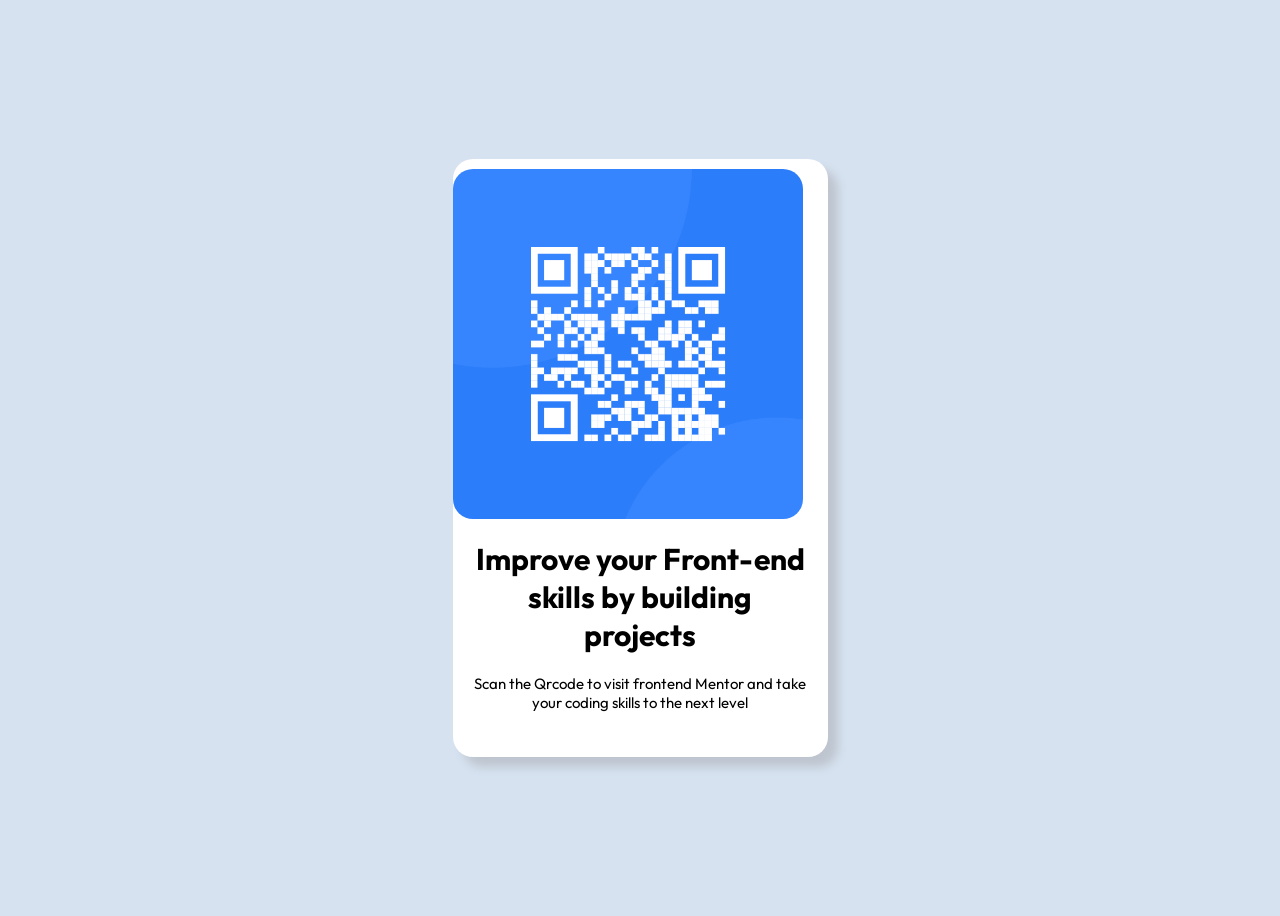
==== index.html @ da50166a "file name change" ====
<!DOCTYPE html>
<html lang="en">
<head>
    <meta charset="UTF-8">
    <meta name="viewport" content="width=device-width, initial-scale=1.0">
    <title>Document</title>
    <link rel="preconnect" href="https://fonts.googleapis.com">
<link rel="preconnect" href="https://fonts.gstatic.com" crossorigin>
<link href="https://fonts.googleapis.com/css2?family=Outfit:wght@100..900&display=swap" rel="stylesheet">
</head>
<style>
    body{
        background-color:  hsl(212, 45%, 89%);
        font-family: "open Sans",Arial, Helvetica, sans-serif;
    }

    .container{
        height: 100vh;
        display: flex;
        justify-content: center;
        align-items: center;
    }
   
    .qrcode{
        background-color: hsl(0, 0%, 100%);
        border-radius: 20px;
        box-shadow: 10px 10px 10px hsl(216, 15%, 78%); 
        width:375px;
    }
    .Qrpic{
        width: 350px;
        border-radius: 20px;
        margin-top: 10px;
        display: flex;
        justify-self: center;
    }
    .tex{
        margin: 20px;
        padding-bottom: 10px;
        font-size: 15px;
        font-family: Outfit,Arial, Helvetica, sans-serif;
        text-align: center;
    }

</style>
<body>
    <div class="container">
        <div class="qrcode">
            <img class="Qrpic" src="/images/image-qr-code.png">
            <div class="tex">
                <h1>Improve your Front-end skills by building projects</h1>
                <p>Scan the Qrcode to visit frontend Mentor and take your coding
                skills to the next level
                </p>
            </div>
        </div>
    </div>  
</body>
</html>
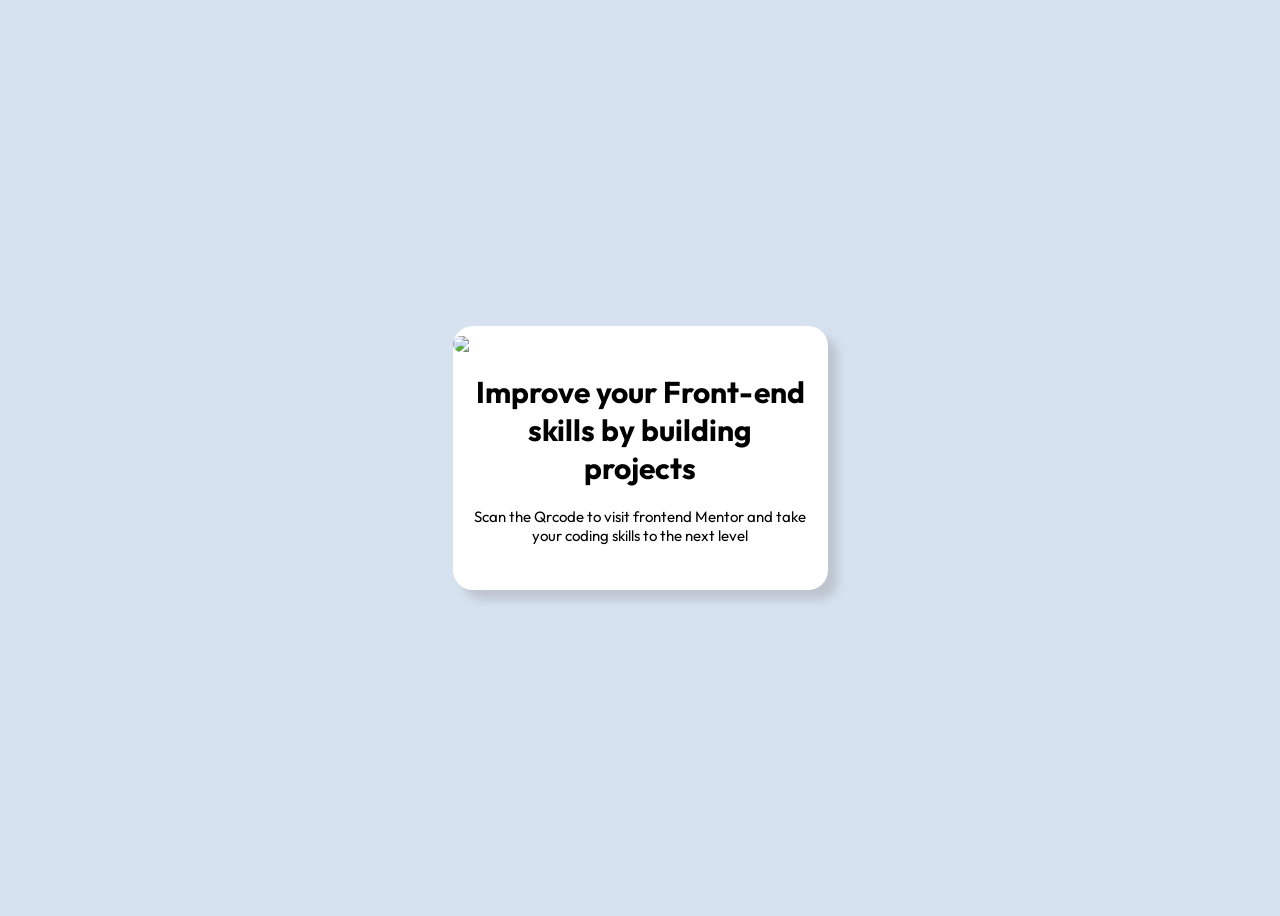
==== commit dafe1f1b: "image file" ====
--- a/index.html
+++ b/index.html
@@ -46,7 +46,7 @@
 <body>
     <div class="container">
         <div class="qrcode">
-            <img class="Qrpic" src="/images/image-qr-code.png">
+            <img class="Qrpic" src="/Qrcode/image-qr-code.png">
             <div class="tex">
                 <h1>Improve your Front-end skills by building projects</h1>
                 <p>Scan the Qrcode to visit frontend Mentor and take your coding
